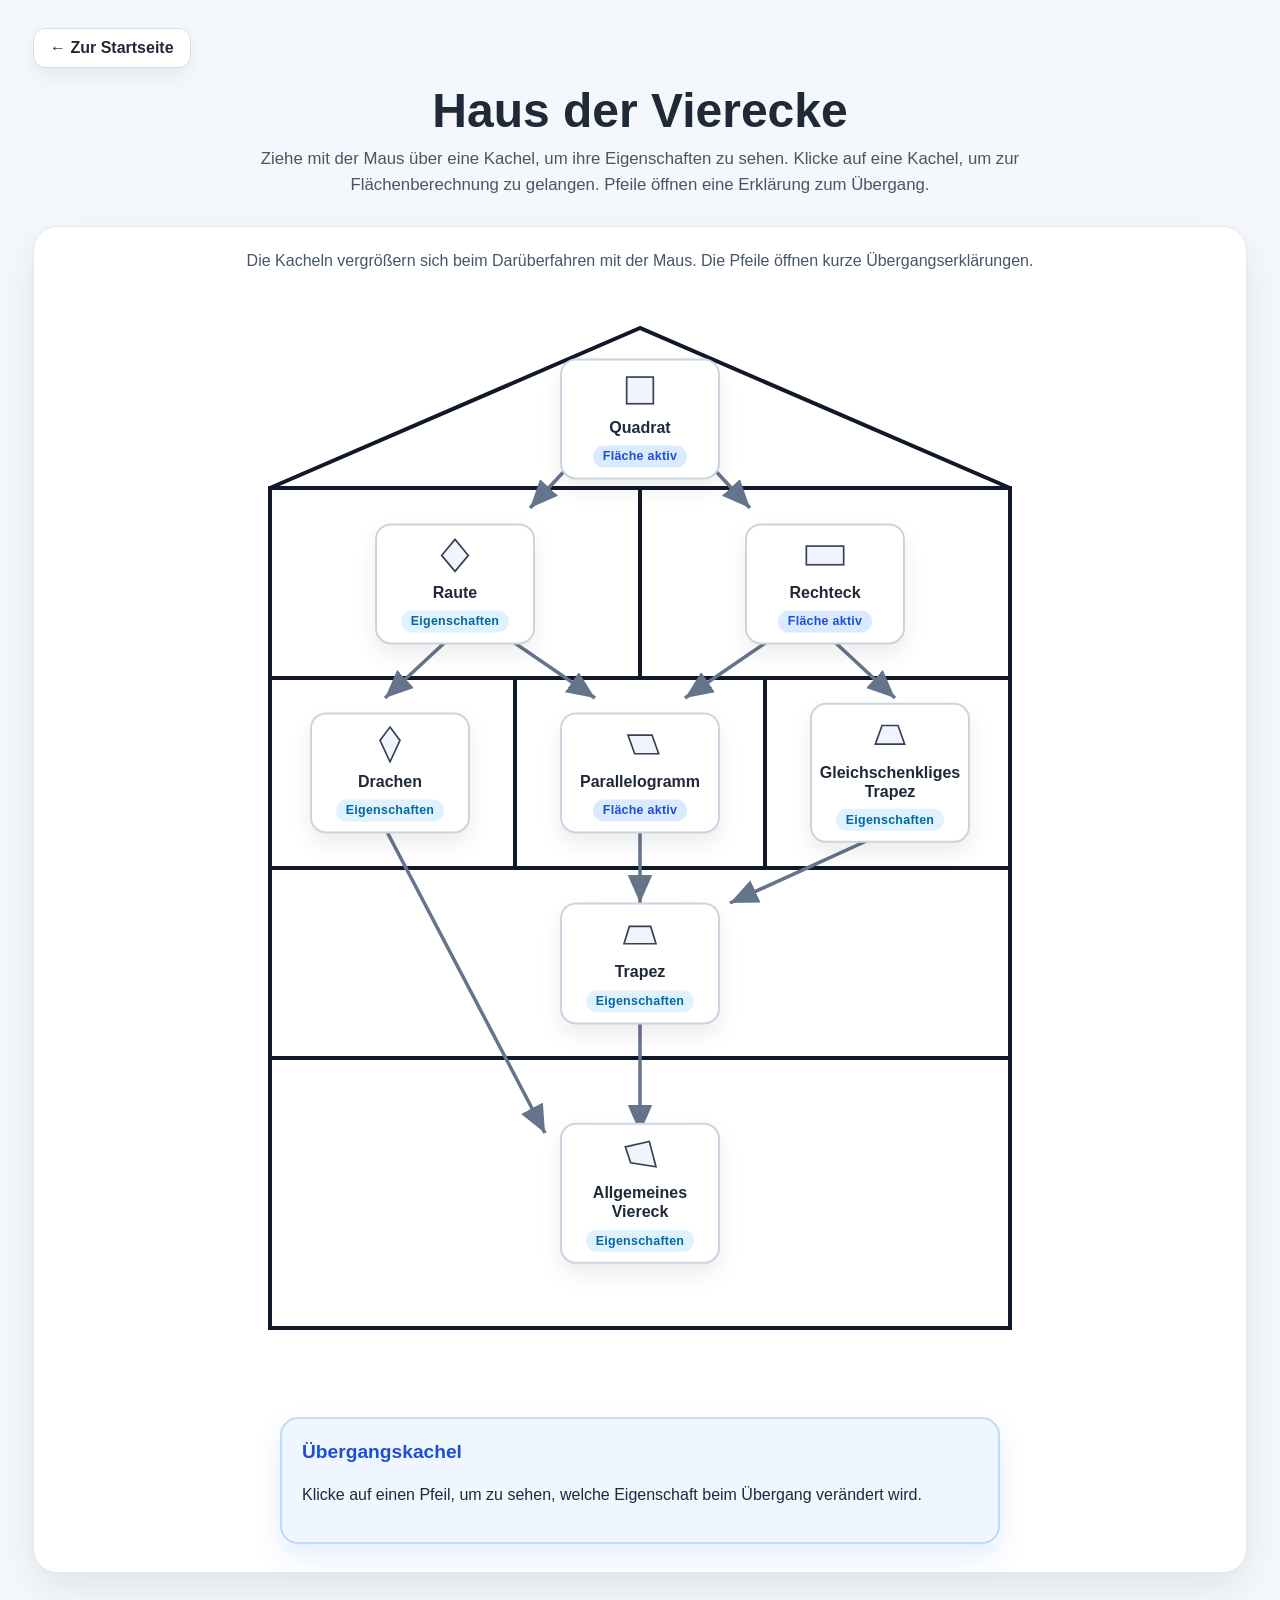
==== vierecke/index.html @ 61ef009f "Intial Commit Flächenrechner mit den funktionierenden Flächen Quadrat, Rechteck und Parallelogramm" ====
<!DOCTYPE html>
<html lang="de">
<head>
  <meta charset="UTF-8">
  <meta name="viewport" content="width=device-width, initial-scale=1.0">
  <title>Haus der Vierecke</title>
  <link rel="stylesheet" href="../assets/css/style.css">

  <style>
    body {
      margin: 0;
      font-family: Arial, Helvetica, sans-serif;
      background: #f4f7fb;
      color: #1f2937;
    }

    .seite {
      max-width: 1250px;
      margin: 0 auto;
      padding: 28px 18px 48px;
    }

    .obenleiste {
      margin-bottom: 18px;
    }

    .zurueck-link {
      display: inline-block;
      text-decoration: none;
      color: #1f2937;
      background: #ffffff;
      border: 1px solid #d8dee8;
      border-radius: 12px;
      padding: 10px 16px;
      font-weight: bold;
      box-shadow: 0 8px 20px rgba(0, 0, 0, 0.06);
    }

    .zurueck-link:hover {
      background: #eef2ff;
    }

    .kopfbereich {
      text-align: center;
      margin-bottom: 28px;
    }

    .kopfbereich h1 {
      margin: 0 0 10px;
      font-size: clamp(2rem, 4vw, 3rem);
    }

    .kopfbereich p {
      margin: 0 auto;
      max-width: 820px;
      color: #4b5563;
      line-height: 1.55;
      font-size: 1.05rem;
    }

    .haus-karte {
      background: #ffffff;
      border: 1px solid #e5e7eb;
      border-radius: 24px;
      padding: 22px 18px 28px;
      box-shadow: 0 16px 36px rgba(0, 0, 0, 0.08);
    }

    .haus-hinweis {
      text-align: center;
      margin-bottom: 20px;
      color: #475569;
      line-height: 1.5;
    }

    .haus-buehne {
      position: relative;
      width: min(1000px, 100%);
      aspect-ratio: 1000 / 1100;
      margin: 0 auto;
    }

    .haus-svg,
    .pfeil-svg {
      position: absolute;
      inset: 0;
      width: 100%;
      height: 100%;
      display: block;
    }

    .haus-svg {
      z-index: 1;
    }

    .pfeil-svg {
      z-index: 2;
    }

    .pfeil-sichtbar {
      fill: none;
      stroke: #64748b;
      stroke-width: 3.5;
      marker-end: url(#pfeilspitze);
      transition: stroke 0.15s ease, stroke-width 0.15s ease;
    }

    .pfeil-klickflaeche {
      fill: none;
      stroke: transparent;
      stroke-width: 28;
      cursor: pointer;
      pointer-events: stroke;
    }

    .pfeil-gruppe:hover .pfeil-sichtbar,
    .pfeil-gruppe.aktiv .pfeil-sichtbar {
      stroke: #2563eb;
      stroke-width: 5;
    }

    .knoten {
      position: absolute;
      z-index: 3;
      width: 16%;
      min-width: 118px;
      max-width: 165px;
      transform: translate(-50%, -50%);
      transition: width 0.18s ease, transform 0.18s ease, z-index 0.18s ease;
    }

    /* Die Prozentwerte entsprechen den Zimmermittelpunkten im 1000 × 1100 Koordinatensystem. */
    .knoten.quadrat { left: 50%; top: 11.4%; }
    .knoten.raute { left: 31.5%; top: 26.4%; }
    .knoten.rechteck { left: 68.5%; top: 26.4%; }
    .knoten.drachen { left: 25%; top: 43.6%; }
    .knoten.parallelogramm { left: 50%; top: 43.6%; }
    .knoten.gleich-trapez { left: 75%; top: 43.6%; }
    .knoten.trapez { left: 50%; top: 60.9%; }
    .knoten.allgemein { left: 50%; top: 81.8%; }

    .knoten:hover,
    .knoten:focus-within {
      z-index: 12;
      width: 23%;
      max-width: 245px;
      transform: translate(-50%, -50%) scale(1.04);
    }

    .knoten.markiert {
      z-index: 9;
      width: 18%;
      transform: translate(-50%, -50%) scale(1.02);
    }

    .figur-button {
      display: block;
      width: 100%;
      border: 2px solid #cbd5e1;
      border-radius: 16px;
      background: #ffffff;
      color: #1f2937;
      box-shadow: 0 10px 22px rgba(0, 0, 0, 0.08);
      cursor: pointer;
      padding: 10px 10px;
      font: inherit;
      text-align: center;
      text-decoration: none;
      transition: box-shadow 0.15s ease, border-color 0.15s ease, background 0.15s ease;
    }

    .figur-button:hover,
    .figur-button:focus-visible {
      border-color: #6366f1;
      box-shadow: 0 14px 26px rgba(0, 0, 0, 0.12);
      outline: none;
    }

    .knoten:hover .figur-button,
    .knoten:focus-within .figur-button,
    .knoten.markiert .figur-button {
      border-color: #2563eb;
      background: #eff6ff;
    }

    .figur-kurz {
      display: flex;
      flex-direction: column;
      align-items: center;
      justify-content: center;
      gap: 8px;
      min-height: 96px;
    }

    .figur-name {
      font-size: 1rem;
      font-weight: 700;
      line-height: 1.2;
    }

    .badge {
      display: inline-block;
      padding: 4px 10px;
      border-radius: 999px;
      font-size: 0.78rem;
      font-weight: 700;
      letter-spacing: 0.02em;
    }

    .badge.live {
      background: #dbeafe;
      color: #1d4ed8;
    }

    .badge.info {
      background: #e0f2fe;
      color: #0369a1;
    }

    .figur-icon {
      width: 62px;
      height: 40px;
    }

    .figur-icon polygon,
    .figur-icon rect {
      fill: rgba(99, 102, 241, 0.08);
      stroke: #334155;
      stroke-width: 2.5;
    }

    .eigenschaften-in-kachel {
      display: none;
      margin: 8px 0 0;
      padding: 10px 0 0;
      border-top: 1px solid #bfdbfe;
      text-align: left;
      font-size: 0.78rem;
      line-height: 1.35;
      color: #1f2937;
    }

    .knoten:hover .eigenschaften-in-kachel,
    .knoten:focus-within .eigenschaften-in-kachel,
    .knoten-mobile:hover .eigenschaften-in-kachel,
    .knoten-mobile:focus-within .eigenschaften-in-kachel {
      display: block;
    }

    .eigenschaften-in-kachel ul {
      margin: 6px 0 0 18px;
      padding: 0;
    }

    .eigenschaften-in-kachel li {
      margin: 2px 0;
    }

    .info-panel {
      margin: 24px auto 0;
      max-width: 900px;
      padding: 18px 20px;
      border-radius: 18px;
      border: 1px solid #dbe3ef;
      background: #f8fafc;
      color: #475569;
      line-height: 1.55;
    }

    .info-panel h2 {
      margin: 0 0 10px;
      color: #1f2937;
      font-size: 1.25rem;
    }

    .info-grid {
      display: grid;
      grid-template-columns: repeat(2, minmax(0, 1fr));
      gap: 14px;
      margin-top: 12px;
    }

    .info-box {
      background: white;
      border: 1px solid #e2e8f0;
      border-radius: 14px;
      padding: 12px 14px;
    }

    .info-box strong {
      color: #1f2937;
    }

    .info-box ul {
      margin: 8px 0 0 20px;
      padding: 0;
    }

    .formel-link {
      display: inline-block;
      margin-top: 12px;
      padding: 9px 14px;
      border-radius: 12px;
      background: #2563eb;
      color: white;
      text-decoration: none;
      font-weight: bold;
    }

    .formel-link:hover {
      background: #1d4ed8;
    }

    .uebergang-kachel {
      margin: 24px auto 0;
      max-width: 720px;
      padding: 18px 20px;
      border-radius: 18px;
      border: 2px solid #bfdbfe;
      background: #eff6ff;
      color: #1f2937;
      line-height: 1.55;
      box-shadow: 0 12px 28px rgba(37, 99, 235, 0.12);
    }

    .uebergang-kachel h2 {
      margin: 0 0 10px;
      font-size: 1.2rem;
      color: #1d4ed8;
    }

    .uebergang-kachel ul {
      margin: 8px 0 0 20px;
      padding: 0;
    }

    .uebergang-kachel li {
      margin: 4px 0;
    }

    .mobile-liste {
      display: none;
    }

    @media (max-width: 900px) {
      .haus-buehne {
        display: none;
      }

      .mobile-liste {
        display: grid;
        grid-template-columns: 1fr;
        gap: 14px;
        margin-top: 12px;
      }

      .mobile-gruppe {
        border: 1px solid #dbe3ef;
        border-radius: 18px;
        padding: 16px;
        background: #f8fafc;
      }

      .mobile-gruppe h2 {
        margin: 0 0 12px;
        font-size: 1.05rem;
      }

      .mobile-zeile {
        display: grid;
        grid-template-columns: 1fr;
        gap: 12px;
      }

      .info-grid {
        grid-template-columns: 1fr;
      }
    }
  </style>
</head>

<body>
  <div class="seite">
    <div class="obenleiste">
      <a class="zurueck-link" href="../index.html">← Zur Startseite</a>
    </div>

    <header class="kopfbereich">
      <h1>Haus der Vierecke</h1>
      <p>
        Ziehe mit der Maus über eine Kachel, um ihre Eigenschaften zu sehen. Klicke auf eine Kachel,
        um zur Flächenberechnung zu gelangen. Pfeile öffnen eine Erklärung zum Übergang.
      </p>
    </header>

    <section class="haus-karte">
      <div class="haus-hinweis">
        Die Kacheln vergrößern sich beim Darüberfahren mit der Maus. Die Pfeile öffnen kurze Übergangserklärungen.
      </div>

      <div class="haus-buehne" aria-label="Interaktives Haus der Vierecke">
        <!-- Haus mit Dach, höheren Etagen und Zimmern -->
        <svg class="haus-svg" viewBox="0 0 1000 1100" aria-hidden="true">
          <polygon points="500,35 130,195 870,195" fill="#ffffff" stroke="#111827" stroke-width="4" />
          <rect x="130" y="195" width="740" height="840" fill="#ffffff" stroke="#111827" stroke-width="4" />
          <line x1="130" y1="385" x2="870" y2="385" stroke="#111827" stroke-width="4" />
          <line x1="130" y1="575" x2="870" y2="575" stroke="#111827" stroke-width="4" />
          <line x1="130" y1="765" x2="870" y2="765" stroke="#111827" stroke-width="4" />
          <line x1="500" y1="195" x2="500" y2="385" stroke="#111827" stroke-width="4" />
          <line x1="375" y1="385" x2="375" y2="575" stroke="#111827" stroke-width="4" />
          <line x1="625" y1="385" x2="625" y2="575" stroke="#111827" stroke-width="4" />
        </svg>

        <!-- Interaktive Pfeile: Sichtlinie + breite unsichtbare Klickfläche -->
        <svg class="pfeil-svg" viewBox="0 0 1000 1100" aria-label="Interaktive Pfeile zwischen Vierecken">
          <defs>
            <marker id="pfeilspitze" markerWidth="10" markerHeight="10" refX="8" refY="3.5" orient="auto">
              <polygon points="0 0, 8 3.5, 0 7" fill="#64748b"></polygon>
            </marker>
          </defs>

          <g class="pfeil-gruppe" data-uebergang="quadrat-raute" role="button" tabindex="0" aria-label="Übergang vom Quadrat zur Raute anzeigen">
            <path class="pfeil-sichtbar" d="M 455 145 L 390 215" />
            <path class="pfeil-klickflaeche" d="M 455 145 L 390 215" />
          </g>
          <g class="pfeil-gruppe" data-uebergang="quadrat-rechteck" role="button" tabindex="0" aria-label="Übergang vom Quadrat zum Rechteck anzeigen">
            <path class="pfeil-sichtbar" d="M 545 145 L 610 215" />
            <path class="pfeil-klickflaeche" d="M 545 145 L 610 215" />
          </g>
          <g class="pfeil-gruppe" data-uebergang="raute-drachen" role="button" tabindex="0" aria-label="Übergang von der Raute zum Drachen anzeigen">
            <path class="pfeil-sichtbar" d="M 315 340 L 245 405" />
            <path class="pfeil-klickflaeche" d="M 315 340 L 245 405" />
          </g>
          <g class="pfeil-gruppe" data-uebergang="raute-parallelogramm" role="button" tabindex="0" aria-label="Übergang von der Raute zum Parallelogramm anzeigen">
            <path class="pfeil-sichtbar" d="M 360 340 L 455 405" />
            <path class="pfeil-klickflaeche" d="M 360 340 L 455 405" />
          </g>
          <g class="pfeil-gruppe" data-uebergang="rechteck-parallelogramm" role="button" tabindex="0" aria-label="Übergang vom Rechteck zum Parallelogramm anzeigen">
            <path class="pfeil-sichtbar" d="M 640 340 L 545 405" />
            <path class="pfeil-klickflaeche" d="M 640 340 L 545 405" />
          </g>
          <g class="pfeil-gruppe" data-uebergang="rechteck-gleich-trapez" role="button" tabindex="0" aria-label="Übergang vom Rechteck zum gleichschenkligen Trapez anzeigen">
            <path class="pfeil-sichtbar" d="M 685 340 L 755 405" />
            <path class="pfeil-klickflaeche" d="M 685 340 L 755 405" />
          </g>
          <g class="pfeil-gruppe" data-uebergang="parallelogramm-trapez" role="button" tabindex="0" aria-label="Übergang vom Parallelogramm zum Trapez anzeigen">
            <path class="pfeil-sichtbar" d="M 500 535 L 500 610" />
            <path class="pfeil-klickflaeche" d="M 500 535 L 500 610" />
          </g>
          <g class="pfeil-gruppe" data-uebergang="gleich-trapez-trapez" role="button" tabindex="0" aria-label="Übergang vom gleichschenkligen Trapez zum Trapez anzeigen">
            <path class="pfeil-sichtbar" d="M 755 535 L 590 610" />
            <path class="pfeil-klickflaeche" d="M 755 535 L 590 610" />
          </g>
          <g class="pfeil-gruppe" data-uebergang="drachen-allgemein" role="button" tabindex="0" aria-label="Übergang vom Drachen zum allgemeinen Viereck anzeigen">
            <path class="pfeil-sichtbar" d="M 245 535 L 405 840" />
            <path class="pfeil-klickflaeche" d="M 245 535 L 405 840" />
          </g>
          <g class="pfeil-gruppe" data-uebergang="trapez-allgemein" role="button" tabindex="0" aria-label="Übergang vom Trapez zum allgemeinen Viereck anzeigen">
            <path class="pfeil-sichtbar" d="M 500 720 L 500 840" />
            <path class="pfeil-klickflaeche" d="M 500 720 L 500 840" />
          </g>
        </svg>

        <div class="knoten quadrat" data-figur="quadrat"></div>
        <div class="knoten raute" data-figur="raute"></div>
        <div class="knoten rechteck" data-figur="rechteck"></div>
        <div class="knoten drachen" data-figur="drachen"></div>
        <div class="knoten parallelogramm" data-figur="parallelogramm"></div>
        <div class="knoten gleich-trapez" data-figur="gleich-trapez"></div>
        <div class="knoten trapez" data-figur="trapez"></div>
        <div class="knoten allgemein" data-figur="allgemein"></div>
      </div>

      <!-- Mobile Version: gleiche Interaktion, aber als Liste statt Hausgrafik -->
      <div class="mobile-liste" id="mobileListe"></div>

      <div class="uebergang-kachel" id="uebergangKachel" aria-live="polite">
        <h2>Übergangskachel</h2>
        <p>Klicke auf einen Pfeil, um zu sehen, welche Eigenschaft beim Übergang verändert wird.</p>
      </div>
    </section>
  </div>

  <script>
    const figuren = {
      "quadrat": {
        name: "Quadrat",
        status: "live",
        badge: "Fläche aktiv",
        icon: '<rect x="20" y="10" width="40" height="40"></rect>',
        link: "quadrat.html",
        kurz: [
          "4 gleich lange Seiten",
          "4 rechte Winkel",
          "gegenüberliegende Seiten parallel"
        ],
        details: [
          "Alle vier Seiten sind gleich lang.",
          "Alle vier Winkel sind rechte Winkel.",
          "Gegenüberliegende Seiten sind parallel.",
          "Die Diagonalen sind gleich lang, halbieren sich und stehen senkrecht aufeinander."
        ]
      },
      "raute": {
        name: "Raute",
        status: "info",
        badge: "Eigenschaften",
        icon: '<polygon points="40,6 60,30 40,54 20,30"></polygon>',
        link: "raute.html",
        kurz: [
          "4 gleich lange Seiten",
          "gegenüberliegende Seiten parallel",
          "Winkel nicht unbedingt rechte Winkel"
        ],
        details: [
          "Alle vier Seiten sind gleich lang.",
          "Gegenüberliegende Seiten sind parallel.",
          "Gegenüberliegende Winkel sind gleich groß.",
          "Die Diagonalen stehen senkrecht aufeinander und halbieren sich."
        ]
      },
      "rechteck": {
        name: "Rechteck",
        status: "live",
        badge: "Fläche aktiv",
        icon: '<rect x="12" y="16" width="56" height="28"></rect>',
        link: "rechteck.html",
        kurz: [
          "4 rechte Winkel",
          "gegenüberliegende Seiten gleich lang",
          "gegenüberliegende Seiten parallel"
        ],
        details: [
          "Alle vier Winkel sind rechte Winkel.",
          "Gegenüberliegende Seiten sind gleich lang.",
          "Gegenüberliegende Seiten sind parallel.",
          "Die Diagonalen sind gleich lang und halbieren sich."
        ]
      },
      "drachen": {
        name: "Drachen",
        status: "info",
        badge: "Eigenschaften",
        icon: '<polygon points="40,4 55,24 40,56 25,24"></polygon>',
        link: "drachen.html",
        kurz: [
          "zwei Paare gleich langer Nachbarseiten",
          "eine Symmetrieachse möglich",
          "Diagonalen stehen senkrecht"
        ],
        details: [
          "Je zwei benachbarte Seiten sind gleich lang.",
          "Eine Diagonale kann Symmetrieachse sein.",
          "Die Diagonalen stehen senkrecht aufeinander.",
          "Ein Paar gegenüberliegender Winkel ist gleich groß."
        ]
      },
      "parallelogramm": {
        name: "Parallelogramm",
        status: "live",
        badge: "Fläche aktiv",
        icon: '<polygon points="22,16 58,16 68,44 32,44"></polygon>',
        kurz: [
          "gegenüberliegende Seiten parallel",
          "gegenüberliegende Seiten gleich lang",
          "Fläche: A = g · h"
        ],
        details: [
          "Gegenüberliegende Seiten sind parallel.",
          "Gegenüberliegende Seiten sind gleich lang.",
          "Gegenüberliegende Winkel sind gleich groß.",
          "Für die Fläche braucht man eine Grundseite und die zugehörige Höhe."
        ],
        link: "parallelogramm.html"
      },
      "gleich-trapez": {
        name: "Gleichschenkliges Trapez",
        status: "info",
        badge: "Eigenschaften",
        icon: '<polygon points="28,16 52,16 62,44 18,44"></polygon>',
        link: "gleichschenkliges-trapez.html",
        kurz: [
          "ein Paar paralleler Seiten",
          "Schenkel gleich lang",
          "achsen­symmetrisch"
        ],
        details: [
          "Ein Paar gegenüberliegender Seiten ist parallel.",
          "Die beiden nicht parallelen Seiten sind gleich lang.",
          "Die Basiswinkel sind gleich groß.",
          "Die Diagonalen sind gleich lang."
        ]
      },
      "trapez": {
        name: "Trapez",
        status: "info",
        badge: "Eigenschaften",
        icon: '<polygon points="24,18 56,18 64,44 16,44"></polygon>',
        link: "trapez.html",
        kurz: [
          "mindestens ein Paar paralleler Seiten",
          "Grundseiten heißen oft a und c",
          "Höhe steht senkrecht auf den parallelen Seiten"
        ],
        details: [
          "Mindestens ein Paar gegenüberliegender Seiten ist parallel.",
          "Die parallelen Seiten nennt man häufig Grundseiten.",
          "Die Höhe steht senkrecht auf den parallelen Seiten.",
          "Spezialfälle sind zum Beispiel das gleichschenklige Trapez und das Parallelogramm."
        ]
      },
      "allgemein": {
        name: "Allgemeines Viereck",
        status: "info",
        badge: "Eigenschaften",
        icon: '<polygon points="18,18 54,10 64,48 26,42"></polygon>',
        link: "allgemeines-viereck.html",
        kurz: [
          "4 Seiten",
          "4 Ecken",
          "Innenwinkelsumme 360°"
        ],
        details: [
          "Es besitzt vier Seiten und vier Ecken.",
          "Die Summe der Innenwinkel beträgt 360°.",
          "Es müssen keine Seiten gleich lang oder parallel sein.",
          "Spezielle Vierecke entstehen, wenn zusätzliche Bedingungen erfüllt sind."
        ]
      }
    };

    const uebergaenge = {
      "quadrat-raute": {
        von: "quadrat",
        nach: "raute",
        titel: "Vom Quadrat zur Raute",
        bleibt: [
          "Alle Seiten sind gleich lang.",
          "Gegenüberliegende Seiten bleiben parallel."
        ],
        aendert: [
          "Die rechten Winkel werden gelockert.",
          "Die Figur darf schief werden."
        ],
        merksatz: "Eine Raute ist wie ein schief geschobenes Quadrat: Die Seiten bleiben gleich lang, aber die Winkel müssen nicht mehr rechtwinklig sein."
      },
      "quadrat-rechteck": {
        von: "quadrat",
        nach: "rechteck",
        titel: "Vom Quadrat zum Rechteck",
        bleibt: [
          "Rechte Winkel bleiben erhalten."
        ],
        aendert: [
          "Nur noch gegenüberliegende Seiten sind gleich lang."
        ],
        merksatz: "Beim Rechteck wird die Bedingung gelockert, dass alle vier Seiten gleich lang sein müssen."
      },
      "raute-drachen": {
        von: "raute",
        nach: "drachen",
        titel: "Von der Raute zum Drachen",
        bleibt: [
          "Benachbarte Seiten können paarweise gleich lang sein.",
          "Eine Diagonale kann eine besondere Rolle als Symmetrieachse haben."
        ],
        aendert: [
          "Es müssen nicht mehr alle vier Seiten gleich lang sein.",
          "Gegenüberliegende Seiten müssen nicht mehr parallel sein."
        ],
        merksatz: "Beim Drachen reichen zwei Paare gleich langer Nachbarseiten."
      },
      "raute-parallelogramm": {
        von: "raute",
        nach: "parallelogramm",
        titel: "Von der Raute zum Parallelogramm",
        bleibt: [
          "Gegenüberliegende Seiten bleiben parallel.",
          "Gegenüberliegende Seiten bleiben gleich lang."
        ],
        aendert: [
          "Nicht mehr alle vier Seiten müssen gleich lang sein."
        ],
        merksatz: "Ein Parallelogramm ist allgemeiner als eine Raute: Die Parallelität bleibt, die Gleichheit aller Seiten fällt weg."
      },
      "rechteck-parallelogramm": {
        von: "rechteck",
        nach: "parallelogramm",
        titel: "Vom Rechteck zum Parallelogramm",
        bleibt: [
          "Gegenüberliegende Seiten bleiben parallel.",
          "Gegenüberliegende Seiten bleiben gleich lang."
        ],
        aendert: [
          "Die Winkel müssen nicht mehr rechte Winkel sein.",
          "Das Rechteck darf schief geschoben werden."
        ],
        merksatz: "Ein Parallelogramm ist wie ein schiefes Rechteck."
      },
      "rechteck-gleich-trapez": {
        von: "rechteck",
        nach: "gleich-trapez",
        titel: "Vom Rechteck zum gleichschenkligen Trapez",
        bleibt: [
          "Ein Paar gegenüberliegender Seiten bleibt parallel.",
          "Die Figur bleibt symmetrisch."
        ],
        aendert: [
          "Das zweite Seitenpaar muss nicht mehr parallel sein.",
          "Die Winkel müssen nicht mehr rechte Winkel sein."
        ],
        merksatz: "Beim gleichschenkligen Trapez bleibt nur ein Paar paralleler Seiten übrig, die Schenkel sind gleich lang."
      },
      "parallelogramm-trapez": {
        von: "parallelogramm",
        nach: "trapez",
        titel: "Vom Parallelogramm zum Trapez",
        bleibt: [
          "Ein Paar gegenüberliegender Seiten bleibt parallel."
        ],
        aendert: [
          "Das zweite Seitenpaar muss nicht mehr parallel sein.",
          "Gegenüberliegende Seiten müssen nicht mehr gleich lang sein."
        ],
        merksatz: "Ein Trapez ist allgemeiner: Ein paralleles Seitenpaar genügt."
      },
      "gleich-trapez-trapez": {
        von: "gleich-trapez",
        nach: "trapez",
        titel: "Vom gleichschenkligen Trapez zum Trapez",
        bleibt: [
          "Ein Paar gegenüberliegender Seiten bleibt parallel."
        ],
        aendert: [
          "Die Schenkel müssen nicht mehr gleich lang sein.",
          "Die Achsensymmetrie kann wegfallen."
        ],
        merksatz: "Ein normales Trapez braucht keine gleich langen Schenkel."
      },
      "drachen-allgemein": {
        von: "drachen",
        nach: "allgemein",
        titel: "Vom Drachen zum allgemeinen Viereck",
        bleibt: [
          "Die Figur hat weiterhin vier Seiten und vier Ecken."
        ],
        aendert: [
          "Benachbarte Seiten müssen nicht mehr gleich lang sein.",
          "Eine Symmetrieachse ist nicht mehr nötig."
        ],
        merksatz: "Beim allgemeinen Viereck bleiben nur die Grundmerkmale: vier Seiten und vier Ecken."
      },
      "trapez-allgemein": {
        von: "trapez",
        nach: "allgemein",
        titel: "Vom Trapez zum allgemeinen Viereck",
        bleibt: [
          "Die Figur hat weiterhin vier Seiten und vier Ecken."
        ],
        aendert: [
          "Es muss kein Seitenpaar mehr parallel sein."
        ],
        merksatz: "Beim allgemeinen Viereck gibt es keine zusätzliche Parallelitätsbedingung mehr."
      }
    };

    const figurReihenfolgeMobil = [
      ["Dach", ["quadrat"]],
      ["2. Etage", ["raute", "rechteck"]],
      ["3. Etage", ["drachen", "parallelogramm", "gleich-trapez"]],
      ["4. Etage", ["trapez"]],
      ["Erdgeschoss", ["allgemein"]]
    ];

    function erstelleFigurButton(figurId) {
      const figur = figuren[figurId];
      const link = document.createElement("a");
      link.className = "figur-button";
      link.href = figur.link || "#";
      link.dataset.figur = figurId;
      link.setAttribute("aria-label", `${figur.name}: zur Flächenberechnung wechseln`);

      link.innerHTML = `
        <div class="figur-kurz">
          <svg class="figur-icon" viewBox="0 0 80 60" aria-hidden="true">${figur.icon}</svg>
          <div class="figur-name">${figur.name}</div>
          <span class="badge ${figur.status}">${figur.badge}</span>
        </div>
        <div class="eigenschaften-in-kachel">
          <strong>Eigenschaften:</strong>
          <ul>${figur.kurz.map(eigenschaft => `<li>${eigenschaft}</li>`).join("")}</ul>
        </div>
      `;

      return link;
    }

    function baueKnoten() {
      document.querySelectorAll(".knoten[data-figur]").forEach(knoten => {
        const figurId = knoten.dataset.figur;
        knoten.appendChild(erstelleFigurButton(figurId));
      });
    }

    function baueMobileListe() {
      const liste = document.getElementById("mobileListe");

      figurReihenfolgeMobil.forEach(([titel, figurenIds]) => {
        const gruppe = document.createElement("div");
        gruppe.className = "mobile-gruppe";

        const ueberschrift = document.createElement("h2");
        ueberschrift.textContent = titel;
        gruppe.appendChild(ueberschrift);

        const zeile = document.createElement("div");
        zeile.className = "mobile-zeile";

        figurenIds.forEach(figurId => {
          const umschlag = document.createElement("div");
          umschlag.className = `knoten-mobile ${figurId}`;
          umschlag.dataset.figur = figurId;
          umschlag.appendChild(erstelleFigurButton(figurId));
          zeile.appendChild(umschlag);
        });

        gruppe.appendChild(zeile);
        liste.appendChild(gruppe);
      });
    }

    function setzeMarkierteFiguren(markierungen = []) {
      document.querySelectorAll(".knoten, .knoten-mobile").forEach(knoten => {
        const istMarkiert = markierungen.includes(knoten.dataset.figur);
        knoten.classList.toggle("markiert", istMarkiert);
      });
    }

    function setzeAktivenPfeil(uebergangId) {
      document.querySelectorAll(".pfeil-gruppe").forEach(pfeil => {
        pfeil.classList.toggle("aktiv", pfeil.dataset.uebergang === uebergangId);
      });
    }

    function zeigeUebergang(uebergangId) {
      const uebergang = uebergaenge[uebergangId];
      if (!uebergang) return;

      setzeMarkierteFiguren([uebergang.von, uebergang.nach]);
      setzeAktivenPfeil(uebergangId);

      document.getElementById("uebergangKachel").innerHTML = `
        <h2>${uebergang.titel}</h2>
        <p>${uebergang.merksatz}</p>
        <ul>
          ${uebergang.aendert.map(text => `<li>${text}</li>`).join("")}
          ${uebergang.bleibt.map(text => `<li>${text}</li>`).join("")}
        </ul>
      `;
    }

    function aktivierePfeile() {
      document.querySelectorAll(".pfeil-gruppe").forEach(pfeil => {
        pfeil.addEventListener("click", () => zeigeUebergang(pfeil.dataset.uebergang));
        pfeil.addEventListener("keydown", event => {
          if (event.key === "Enter" || event.key === " ") {
            event.preventDefault();
            zeigeUebergang(pfeil.dataset.uebergang);
          }
        });
      });
    }

    baueKnoten();
    baueMobileListe();
    aktivierePfeile();
  </script>
</body>
</html>
---- assets/css/style.css ----
:root {
  --bg: #f4f6fb;
  --card: #ffffff;
  --ink: #1f2937;
  --muted: #64748b;
  --accent: #2563eb;
  --accent-dark: #1d4ed8;
  --accent-soft: #dbeafe;
  --line: #1f2937;
  --helper: #ef4444;
  --border: #d9e0ec;
  --shadow: 0 18px 45px rgba(15, 23, 42, 0.09);
}

* {
  box-sizing: border-box;
}

body {
  margin: 0;
  min-height: 100vh;
  font-family: system-ui, -apple-system, BlinkMacSystemFont, "Segoe UI", sans-serif;
  background: radial-gradient(circle at top left, #e0f2fe 0, transparent 32rem), var(--bg);
  color: var(--ink);
}

.page {
  width: min(1180px, calc(100vw - 32px));
  margin: 0 auto;
  padding: 28px 0 56px;
}

.hero {
  text-align: center;
  padding: 42px 18px 30px;
}

.hero.compact {
  padding-top: 22px;
}

.eyebrow {
  margin: 0 0 8px;
  color: var(--accent-dark);
  font-weight: 800;
  letter-spacing: 0.08em;
  text-transform: uppercase;
  font-size: 0.85rem;
}

h1 {
  margin: 0;
  font-size: clamp(2rem, 4vw, 4rem);
  line-height: 1.05;
}

h2 {
  margin: 0;
  font-size: 1.35rem;
}

h3 {
  margin: 0 0 14px;
  font-size: 1.1rem;
}

.subtitle {
  max-width: 780px;
  margin: 14px auto 0;
  color: var(--muted);
  font-size: clamp(1rem, 1.4vw, 1.18rem);
  line-height: 1.55;
}

.breadcrumb {
  display: inline-flex;
  gap: 9px;
  align-items: center;
  padding: 10px 14px;
  border-radius: 999px;
  background: rgba(255, 255, 255, 0.75);
  border: 1px solid var(--border);
  color: var(--muted);
  font-weight: 650;
}

.breadcrumb a {
  color: var(--accent-dark);
  text-decoration: none;
}

/* =========================================================
   Startseite / Karten
   ========================================================= */

.card-grid {
  display: grid;
  grid-template-columns: repeat(3, 1fr);
  gap: 22px;
}

.nav-card,
.house-button,
.panel,
.house-card {
  background: rgba(255, 255, 255, 0.92);
  border: 1px solid var(--border);
  border-radius: 24px;
  box-shadow: var(--shadow);
}

.nav-card {
  min-height: 320px;
  padding: 26px;
  display: flex;
  flex-direction: column;
  justify-content: center;
  align-items: center;
  color: inherit;
  text-align: center;
  text-decoration: none;
  transition: transform 160ms ease, box-shadow 160ms ease, border-color 160ms ease;
}

.nav-card:not(.disabled-card):hover,
.house-button:not(.disabled-card):hover {
  transform: translateY(-4px);
  border-color: var(--accent);
  box-shadow: 0 22px 55px rgba(37, 99, 235, 0.18);
}

.disabled-card {
  opacity: 0.48;
  cursor: not-allowed;
}

.card-icon {
  width: min(260px, 80%);
  height: 160px;
  margin-bottom: 18px;
}

.card-title {
  display: block;
  font-size: 1.55rem;
  font-weight: 850;
}

.card-text {
  margin-top: 7px;
  color: var(--muted);
  font-weight: 650;
}

/* =========================================================
   SVG-Grundstile
   ========================================================= */

.shape-fill {
  fill: #dbeafe;
  stroke: var(--line);
  stroke-width: 5;
  stroke-linejoin: round;
}

.helper-line,
.height-line {
  stroke: var(--helper);
  stroke-width: 4;
  stroke-dasharray: 9 8;
  stroke-linecap: round;
}

.measure-line,
.ground-line {
  stroke: var(--line);
  stroke-width: 4;
  stroke-linecap: round;
}

.math-label,
.svg-label {
  fill: var(--ink);
  font-size: 24px;
  font-weight: 850;
}

.animation-text {
  fill: var(--accent-dark);
  font-size: 24px;
  font-weight: 850;
  text-anchor: middle;
}

.animation-small-text {
  fill: var(--accent-dark);
  font-size: 20px;
  font-weight: 850;
}

.unit-label {
  font-size: 20px;
}

.hidden {
  opacity: 0;
  pointer-events: none;
}

/* =========================================================
   Haus der Vierecke – ältere Kartenstruktur
   ========================================================= */

.house-card {
  padding: 24px;
}

.house-roof {
  width: min(620px, 100%);
  min-height: 118px;
  margin: 0 auto 18px;
  padding: 26px 18px;
  display: flex;
  align-items: flex-end;
  justify-content: center;
  background: linear-gradient(135deg, var(--accent), var(--accent-dark));
  color: white;
  text-align: center;
  font-size: 1.45rem;
  font-weight: 850;
  clip-path: polygon(50% 0, 100% 100%, 0 100%);
}

.house-grid {
  display: grid;
  grid-template-columns: repeat(3, 1fr);
  gap: 16px;
}

.house-button {
  min-height: 120px;
  padding: 20px;
  display: flex;
  flex-direction: column;
  justify-content: center;
  color: inherit;
  text-align: center;
  text-decoration: none;
}

.house-button strong {
  font-size: 1.25rem;
}

.house-button span {
  margin-top: 6px;
  color: var(--muted);
}

.active-figure {
  background: var(--accent-soft);
  border-color: var(--accent);
}

/* =========================================================
   Flächenberechnungsseiten
   ========================================================= */

.detail-layout {
  display: grid;
  grid-template-columns: 1.15fr 0.85fr;
  gap: 22px;
  align-items: start;
}

.parallelogramm-layout {
  display: grid;
  grid-template-columns: 1fr;
  gap: 22px;
}

.panel {
  padding: 22px;
}

.section-heading p {
  margin: 7px 0 18px;
  color: var(--muted);
  line-height: 1.45;
}

.geometry-svg {
  width: 100%;
  min-height: 360px;
  background: #f8fafc;
  border: 1px solid var(--border);
  border-radius: 20px;
}

/* =========================================================
   Standardlayout für Flächenanimationen
   Gilt für alle Flächenberechnungsseiten:
   links Animation, rechts Schrittbeschreibung,
   Buttons darunter.
   ========================================================= */

.area-animation-layout {
  display: grid;
  grid-template-columns: 2fr 1fr;
  gap: 18px;
  align-items: stretch;
}

.area-animation-stage,
.area-animation-step {
  background: #f8fafc;
  border: 1px solid var(--border);
  border-radius: 20px;
  padding: 16px;
}

.area-animation-stage {
  min-height: 390px;
}

.area-animation-step {
  display: flex;
  flex-direction: column;
  justify-content: flex-start;
  padding-top: 22px;
}

.area-animation-step h3 {
  margin: 0 0 12px;
  color: var(--accent-dark);
  font-size: 1.35rem;
}

.area-animation-step p {
  margin: 0;
  color: #334155;
  line-height: 1.55;
  font-size: 1.05rem;
}

.animation-panel .button-row {
  margin-top: 16px;
}

/* =========================================================
   Parallelogramm-Animation
   ========================================================= */

.cut-fill {
  fill: url(#redHatch);
  stroke: var(--line);
  stroke-width: 5;
  stroke-linejoin: round;
}

.hatch-line {
  stroke: rgba(239, 68, 68, 0.75);
  stroke-width: 3;
}

.moved-triangle {
  transform-box: fill-box;
  transform-origin: center;
}

/* =========================================================
   Buttons
   ========================================================= */

.button-row {
  display: flex;
  flex-wrap: wrap;
  gap: 10px;
  margin-top: 16px;
}

button,
.primary-button,
.secondary-button {
  border: 0;
  border-radius: 14px;
  padding: 13px 18px;
  font: inherit;
  font-weight: 800;
  cursor: pointer;
}

.primary-button {
  background: var(--accent);
  color: white;
}

.primary-button:hover {
  background: var(--accent-dark);
}

.secondary-button {
  background: #e2e8f0;
  color: var(--ink);
}

.secondary-button:hover {
  background: #cbd5e1;
}

/* =========================================================
   Skizze und Berechnung
   ========================================================= */

.sketch-calc-grid {
  display: grid;
  gap: 18px;
}

.sketch-calc-grid.equal-columns {
  grid-template-columns: 1fr 1fr;
  align-items: stretch;
}

.equal-box {
  min-height: 430px;
}

.mini-sketch-box {
  background: #f8fafc;
  border: 1px solid var(--border);
  border-radius: 20px;
  padding: 18px;
  display: flex;
  flex-direction: column;
}

.mini-sketch {
  width: 100%;
  display: block;
}

.formula-box {
  margin-top: 12px;
  padding: 14px;
  border-radius: 16px;
  background: var(--accent-soft);
  color: var(--accent-dark);
  text-align: center;
  font-size: 1.45rem;
  font-weight: 900;
}

.calc-box {
  display: flex;
  flex-direction: column;
  gap: 10px;
  background: #f8fafc;
  border: 1px solid var(--border);
  border-radius: 20px;
  padding: 18px;
}

.calc-box label {
  font-weight: 850;
}

.input-line {
  display: grid;
  grid-template-columns: 1fr auto;
  gap: 10px;
  align-items: center;
}

.input-line input {
  width: 100%;
  border: 1px solid var(--border);
  border-radius: 14px;
  padding: 13px 14px;
  font: inherit;
  font-size: 1.12rem;
  font-weight: 800;
}

.input-line span {
  color: var(--muted);
  font-weight: 800;
}

.result-box {
  min-height: 112px;
  margin-top: 8px;
  padding: 16px;
  border-radius: 18px;
  background: #ffffff;
  border: 1px solid var(--border);
  font-size: 1.15rem;
  line-height: 1.55;
}

.result-box strong {
  color: var(--accent-dark);
}

/* =========================================================
   Responsives Layout
   ========================================================= */

@media (max-width: 920px) {
  .card-grid,
  .detail-layout,
  .house-grid,
  .sketch-calc-grid.equal-columns,
  .area-animation-layout {
    grid-template-columns: 1fr;
  }

  .nav-card {
    min-height: 240px;
  }

  .area-animation-stage {
    min-height: auto;
  }
}

/* =========================================================
   Druckansicht
   ========================================================= */

@media print {
  body {
    background: white;
  }

  .breadcrumb,
  .button-row,
  button {
    display: none;
  }

  .page {
    width: 100%;
    padding: 0;
  }

  .panel,
  .house-card,
  .nav-card {
    box-shadow: none;
  }
}
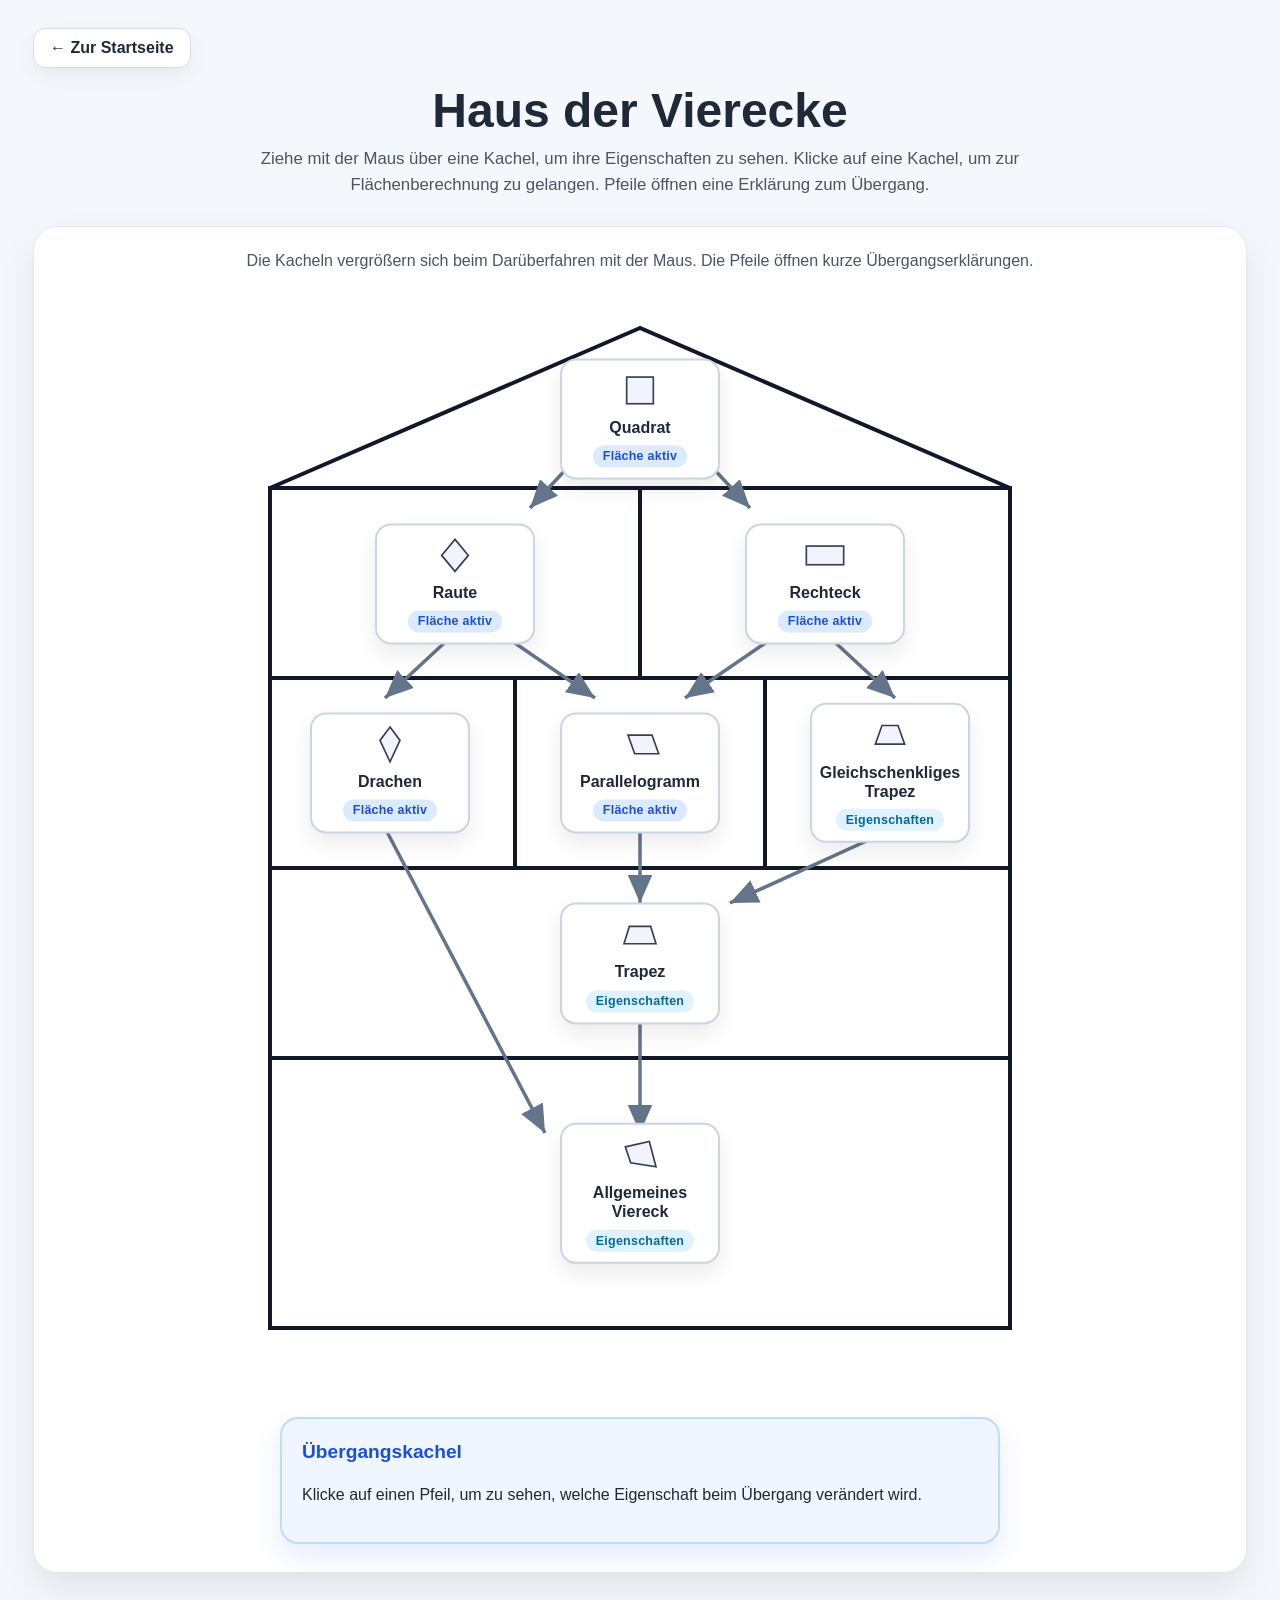
==== commit 66b9f032: "feat: activate kite page in quadrilateral house" ====
--- a/vierecke/index.html
+++ b/vierecke/index.html
@@ -1,382 +1,17 @@
 <!DOCTYPE html>
+<!--
+  SPDX-License-Identifier: GPL-3.0-or-later
+  Copyright (C) 2026 Alexander Tille
+  This file is part of Flächenberechnung.
+  Created and developed with support from ChatGPT.
+-->
 <html lang="de">
 <head>
   <meta charset="UTF-8">
   <meta name="viewport" content="width=device-width, initial-scale=1.0">
   <title>Haus der Vierecke</title>
   <link rel="stylesheet" href="../assets/css/style.css">
-
-  <style>
-    body {
-      margin: 0;
-      font-family: Arial, Helvetica, sans-serif;
-      background: #f4f7fb;
-      color: #1f2937;
-    }
-
-    .seite {
-      max-width: 1250px;
-      margin: 0 auto;
-      padding: 28px 18px 48px;
-    }
-
-    .obenleiste {
-      margin-bottom: 18px;
-    }
-
-    .zurueck-link {
-      display: inline-block;
-      text-decoration: none;
-      color: #1f2937;
-      background: #ffffff;
-      border: 1px solid #d8dee8;
-      border-radius: 12px;
-      padding: 10px 16px;
-      font-weight: bold;
-      box-shadow: 0 8px 20px rgba(0, 0, 0, 0.06);
-    }
-
-    .zurueck-link:hover {
-      background: #eef2ff;
-    }
-
-    .kopfbereich {
-      text-align: center;
-      margin-bottom: 28px;
-    }
-
-    .kopfbereich h1 {
-      margin: 0 0 10px;
-      font-size: clamp(2rem, 4vw, 3rem);
-    }
-
-    .kopfbereich p {
-      margin: 0 auto;
-      max-width: 820px;
-      color: #4b5563;
-      line-height: 1.55;
-      font-size: 1.05rem;
-    }
-
-    .haus-karte {
-      background: #ffffff;
-      border: 1px solid #e5e7eb;
-      border-radius: 24px;
-      padding: 22px 18px 28px;
-      box-shadow: 0 16px 36px rgba(0, 0, 0, 0.08);
-    }
-
-    .haus-hinweis {
-      text-align: center;
-      margin-bottom: 20px;
-      color: #475569;
-      line-height: 1.5;
-    }
-
-    .haus-buehne {
-      position: relative;
-      width: min(1000px, 100%);
-      aspect-ratio: 1000 / 1100;
-      margin: 0 auto;
-    }
-
-    .haus-svg,
-    .pfeil-svg {
-      position: absolute;
-      inset: 0;
-      width: 100%;
-      height: 100%;
-      display: block;
-    }
-
-    .haus-svg {
-      z-index: 1;
-    }
-
-    .pfeil-svg {
-      z-index: 2;
-    }
-
-    .pfeil-sichtbar {
-      fill: none;
-      stroke: #64748b;
-      stroke-width: 3.5;
-      marker-end: url(#pfeilspitze);
-      transition: stroke 0.15s ease, stroke-width 0.15s ease;
-    }
-
-    .pfeil-klickflaeche {
-      fill: none;
-      stroke: transparent;
-      stroke-width: 28;
-      cursor: pointer;
-      pointer-events: stroke;
-    }
-
-    .pfeil-gruppe:hover .pfeil-sichtbar,
-    .pfeil-gruppe.aktiv .pfeil-sichtbar {
-      stroke: #2563eb;
-      stroke-width: 5;
-    }
-
-    .knoten {
-      position: absolute;
-      z-index: 3;
-      width: 16%;
-      min-width: 118px;
-      max-width: 165px;
-      transform: translate(-50%, -50%);
-      transition: width 0.18s ease, transform 0.18s ease, z-index 0.18s ease;
-    }
-
-    /* Die Prozentwerte entsprechen den Zimmermittelpunkten im 1000 × 1100 Koordinatensystem. */
-    .knoten.quadrat { left: 50%; top: 11.4%; }
-    .knoten.raute { left: 31.5%; top: 26.4%; }
-    .knoten.rechteck { left: 68.5%; top: 26.4%; }
-    .knoten.drachen { left: 25%; top: 43.6%; }
-    .knoten.parallelogramm { left: 50%; top: 43.6%; }
-    .knoten.gleich-trapez { left: 75%; top: 43.6%; }
-    .knoten.trapez { left: 50%; top: 60.9%; }
-    .knoten.allgemein { left: 50%; top: 81.8%; }
-
-    .knoten:hover,
-    .knoten:focus-within {
-      z-index: 12;
-      width: 23%;
-      max-width: 245px;
-      transform: translate(-50%, -50%) scale(1.04);
-    }
-
-    .knoten.markiert {
-      z-index: 9;
-      width: 18%;
-      transform: translate(-50%, -50%) scale(1.02);
-    }
-
-    .figur-button {
-      display: block;
-      width: 100%;
-      border: 2px solid #cbd5e1;
-      border-radius: 16px;
-      background: #ffffff;
-      color: #1f2937;
-      box-shadow: 0 10px 22px rgba(0, 0, 0, 0.08);
-      cursor: pointer;
-      padding: 10px 10px;
-      font: inherit;
-      text-align: center;
-      text-decoration: none;
-      transition: box-shadow 0.15s ease, border-color 0.15s ease, background 0.15s ease;
-    }
-
-    .figur-button:hover,
-    .figur-button:focus-visible {
-      border-color: #6366f1;
-      box-shadow: 0 14px 26px rgba(0, 0, 0, 0.12);
-      outline: none;
-    }
-
-    .knoten:hover .figur-button,
-    .knoten:focus-within .figur-button,
-    .knoten.markiert .figur-button {
-      border-color: #2563eb;
-      background: #eff6ff;
-    }
-
-    .figur-kurz {
-      display: flex;
-      flex-direction: column;
-      align-items: center;
-      justify-content: center;
-      gap: 8px;
-      min-height: 96px;
-    }
-
-    .figur-name {
-      font-size: 1rem;
-      font-weight: 700;
-      line-height: 1.2;
-    }
-
-    .badge {
-      display: inline-block;
-      padding: 4px 10px;
-      border-radius: 999px;
-      font-size: 0.78rem;
-      font-weight: 700;
-      letter-spacing: 0.02em;
-    }
-
-    .badge.live {
-      background: #dbeafe;
-      color: #1d4ed8;
-    }
-
-    .badge.info {
-      background: #e0f2fe;
-      color: #0369a1;
-    }
-
-    .figur-icon {
-      width: 62px;
-      height: 40px;
-    }
-
-    .figur-icon polygon,
-    .figur-icon rect {
-      fill: rgba(99, 102, 241, 0.08);
-      stroke: #334155;
-      stroke-width: 2.5;
-    }
-
-    .eigenschaften-in-kachel {
-      display: none;
-      margin: 8px 0 0;
-      padding: 10px 0 0;
-      border-top: 1px solid #bfdbfe;
-      text-align: left;
-      font-size: 0.78rem;
-      line-height: 1.35;
-      color: #1f2937;
-    }
-
-    .knoten:hover .eigenschaften-in-kachel,
-    .knoten:focus-within .eigenschaften-in-kachel,
-    .knoten-mobile:hover .eigenschaften-in-kachel,
-    .knoten-mobile:focus-within .eigenschaften-in-kachel {
-      display: block;
-    }
-
-    .eigenschaften-in-kachel ul {
-      margin: 6px 0 0 18px;
-      padding: 0;
-    }
-
-    .eigenschaften-in-kachel li {
-      margin: 2px 0;
-    }
-
-    .info-panel {
-      margin: 24px auto 0;
-      max-width: 900px;
-      padding: 18px 20px;
-      border-radius: 18px;
-      border: 1px solid #dbe3ef;
-      background: #f8fafc;
-      color: #475569;
-      line-height: 1.55;
-    }
-
-    .info-panel h2 {
-      margin: 0 0 10px;
-      color: #1f2937;
-      font-size: 1.25rem;
-    }
-
-    .info-grid {
-      display: grid;
-      grid-template-columns: repeat(2, minmax(0, 1fr));
-      gap: 14px;
-      margin-top: 12px;
-    }
-
-    .info-box {
-      background: white;
-      border: 1px solid #e2e8f0;
-      border-radius: 14px;
-      padding: 12px 14px;
-    }
-
-    .info-box strong {
-      color: #1f2937;
-    }
-
-    .info-box ul {
-      margin: 8px 0 0 20px;
-      padding: 0;
-    }
-
-    .formel-link {
-      display: inline-block;
-      margin-top: 12px;
-      padding: 9px 14px;
-      border-radius: 12px;
-      background: #2563eb;
-      color: white;
-      text-decoration: none;
-      font-weight: bold;
-    }
-
-    .formel-link:hover {
-      background: #1d4ed8;
-    }
-
-    .uebergang-kachel {
-      margin: 24px auto 0;
-      max-width: 720px;
-      padding: 18px 20px;
-      border-radius: 18px;
-      border: 2px solid #bfdbfe;
-      background: #eff6ff;
-      color: #1f2937;
-      line-height: 1.55;
-      box-shadow: 0 12px 28px rgba(37, 99, 235, 0.12);
-    }
-
-    .uebergang-kachel h2 {
-      margin: 0 0 10px;
-      font-size: 1.2rem;
-      color: #1d4ed8;
-    }
-
-    .uebergang-kachel ul {
-      margin: 8px 0 0 20px;
-      padding: 0;
-    }
-
-    .uebergang-kachel li {
-      margin: 4px 0;
-    }
-
-    .mobile-liste {
-      display: none;
-    }
-
-    @media (max-width: 900px) {
-      .haus-buehne {
-        display: none;
-      }
-
-      .mobile-liste {
-        display: grid;
-        grid-template-columns: 1fr;
-        gap: 14px;
-        margin-top: 12px;
-      }
-
-      .mobile-gruppe {
-        border: 1px solid #dbe3ef;
-        border-radius: 18px;
-        padding: 16px;
-        background: #f8fafc;
-      }
-
-      .mobile-gruppe h2 {
-        margin: 0 0 12px;
-        font-size: 1.05rem;
-      }
-
-      .mobile-zeile {
-        display: grid;
-        grid-template-columns: 1fr;
-        gap: 12px;
-      }
-
-      .info-grid {
-        grid-template-columns: 1fr;
-      }
-    }
-  </style>
+  <link rel="stylesheet" href="../assets/css/vierecke-house.css">
 </head>
 
 <body>
@@ -481,399 +116,7 @@
     </section>
   </div>
 
-  <script>
-    const figuren = {
-      "quadrat": {
-        name: "Quadrat",
-        status: "live",
-        badge: "Fläche aktiv",
-        icon: '<rect x="20" y="10" width="40" height="40"></rect>',
-        link: "quadrat.html",
-        kurz: [
-          "4 gleich lange Seiten",
-          "4 rechte Winkel",
-          "gegenüberliegende Seiten parallel"
-        ],
-        details: [
-          "Alle vier Seiten sind gleich lang.",
-          "Alle vier Winkel sind rechte Winkel.",
-          "Gegenüberliegende Seiten sind parallel.",
-          "Die Diagonalen sind gleich lang, halbieren sich und stehen senkrecht aufeinander."
-        ]
-      },
-      "raute": {
-        name: "Raute",
-        status: "info",
-        badge: "Eigenschaften",
-        icon: '<polygon points="40,6 60,30 40,54 20,30"></polygon>',
-        link: "raute.html",
-        kurz: [
-          "4 gleich lange Seiten",
-          "gegenüberliegende Seiten parallel",
-          "Winkel nicht unbedingt rechte Winkel"
-        ],
-        details: [
-          "Alle vier Seiten sind gleich lang.",
-          "Gegenüberliegende Seiten sind parallel.",
-          "Gegenüberliegende Winkel sind gleich groß.",
-          "Die Diagonalen stehen senkrecht aufeinander und halbieren sich."
-        ]
-      },
-      "rechteck": {
-        name: "Rechteck",
-        status: "live",
-        badge: "Fläche aktiv",
-        icon: '<rect x="12" y="16" width="56" height="28"></rect>',
-        link: "rechteck.html",
-        kurz: [
-          "4 rechte Winkel",
-          "gegenüberliegende Seiten gleich lang",
-          "gegenüberliegende Seiten parallel"
-        ],
-        details: [
-          "Alle vier Winkel sind rechte Winkel.",
-          "Gegenüberliegende Seiten sind gleich lang.",
-          "Gegenüberliegende Seiten sind parallel.",
-          "Die Diagonalen sind gleich lang und halbieren sich."
-        ]
-      },
-      "drachen": {
-        name: "Drachen",
-        status: "info",
-        badge: "Eigenschaften",
-        icon: '<polygon points="40,4 55,24 40,56 25,24"></polygon>',
-        link: "drachen.html",
-        kurz: [
-          "zwei Paare gleich langer Nachbarseiten",
-          "eine Symmetrieachse möglich",
-          "Diagonalen stehen senkrecht"
-        ],
-        details: [
-          "Je zwei benachbarte Seiten sind gleich lang.",
-          "Eine Diagonale kann Symmetrieachse sein.",
-          "Die Diagonalen stehen senkrecht aufeinander.",
-          "Ein Paar gegenüberliegender Winkel ist gleich groß."
-        ]
-      },
-      "parallelogramm": {
-        name: "Parallelogramm",
-        status: "live",
-        badge: "Fläche aktiv",
-        icon: '<polygon points="22,16 58,16 68,44 32,44"></polygon>',
-        kurz: [
-          "gegenüberliegende Seiten parallel",
-          "gegenüberliegende Seiten gleich lang",
-          "Fläche: A = g · h"
-        ],
-        details: [
-          "Gegenüberliegende Seiten sind parallel.",
-          "Gegenüberliegende Seiten sind gleich lang.",
-          "Gegenüberliegende Winkel sind gleich groß.",
-          "Für die Fläche braucht man eine Grundseite und die zugehörige Höhe."
-        ],
-        link: "parallelogramm.html"
-      },
-      "gleich-trapez": {
-        name: "Gleichschenkliges Trapez",
-        status: "info",
-        badge: "Eigenschaften",
-        icon: '<polygon points="28,16 52,16 62,44 18,44"></polygon>',
-        link: "gleichschenkliges-trapez.html",
-        kurz: [
-          "ein Paar paralleler Seiten",
-          "Schenkel gleich lang",
-          "achsen­symmetrisch"
-        ],
-        details: [
-          "Ein Paar gegenüberliegender Seiten ist parallel.",
-          "Die beiden nicht parallelen Seiten sind gleich lang.",
-          "Die Basiswinkel sind gleich groß.",
-          "Die Diagonalen sind gleich lang."
-        ]
-      },
-      "trapez": {
-        name: "Trapez",
-        status: "info",
-        badge: "Eigenschaften",
-        icon: '<polygon points="24,18 56,18 64,44 16,44"></polygon>',
-        link: "trapez.html",
-        kurz: [
-          "mindestens ein Paar paralleler Seiten",
-          "Grundseiten heißen oft a und c",
-          "Höhe steht senkrecht auf den parallelen Seiten"
-        ],
-        details: [
-          "Mindestens ein Paar gegenüberliegender Seiten ist parallel.",
-          "Die parallelen Seiten nennt man häufig Grundseiten.",
-          "Die Höhe steht senkrecht auf den parallelen Seiten.",
-          "Spezialfälle sind zum Beispiel das gleichschenklige Trapez und das Parallelogramm."
-        ]
-      },
-      "allgemein": {
-        name: "Allgemeines Viereck",
-        status: "info",
-        badge: "Eigenschaften",
-        icon: '<polygon points="18,18 54,10 64,48 26,42"></polygon>',
-        link: "allgemeines-viereck.html",
-        kurz: [
-          "4 Seiten",
-          "4 Ecken",
-          "Innenwinkelsumme 360°"
-        ],
-        details: [
-          "Es besitzt vier Seiten und vier Ecken.",
-          "Die Summe der Innenwinkel beträgt 360°.",
-          "Es müssen keine Seiten gleich lang oder parallel sein.",
-          "Spezielle Vierecke entstehen, wenn zusätzliche Bedingungen erfüllt sind."
-        ]
-      }
-    };
-
-    const uebergaenge = {
-      "quadrat-raute": {
-        von: "quadrat",
-        nach: "raute",
-        titel: "Vom Quadrat zur Raute",
-        bleibt: [
-          "Alle Seiten sind gleich lang.",
-          "Gegenüberliegende Seiten bleiben parallel."
-        ],
-        aendert: [
-          "Die rechten Winkel werden gelockert.",
-          "Die Figur darf schief werden."
-        ],
-        merksatz: "Eine Raute ist wie ein schief geschobenes Quadrat: Die Seiten bleiben gleich lang, aber die Winkel müssen nicht mehr rechtwinklig sein."
-      },
-      "quadrat-rechteck": {
-        von: "quadrat",
-        nach: "rechteck",
-        titel: "Vom Quadrat zum Rechteck",
-        bleibt: [
-          "Rechte Winkel bleiben erhalten."
-        ],
-        aendert: [
-          "Nur noch gegenüberliegende Seiten sind gleich lang."
-        ],
-        merksatz: "Beim Rechteck wird die Bedingung gelockert, dass alle vier Seiten gleich lang sein müssen."
-      },
-      "raute-drachen": {
-        von: "raute",
-        nach: "drachen",
-        titel: "Von der Raute zum Drachen",
-        bleibt: [
-          "Benachbarte Seiten können paarweise gleich lang sein.",
-          "Eine Diagonale kann eine besondere Rolle als Symmetrieachse haben."
-        ],
-        aendert: [
-          "Es müssen nicht mehr alle vier Seiten gleich lang sein.",
-          "Gegenüberliegende Seiten müssen nicht mehr parallel sein."
-        ],
-        merksatz: "Beim Drachen reichen zwei Paare gleich langer Nachbarseiten."
-      },
-      "raute-parallelogramm": {
-        von: "raute",
-        nach: "parallelogramm",
-        titel: "Von der Raute zum Parallelogramm",
-        bleibt: [
-          "Gegenüberliegende Seiten bleiben parallel.",
-          "Gegenüberliegende Seiten bleiben gleich lang."
-        ],
-        aendert: [
-          "Nicht mehr alle vier Seiten müssen gleich lang sein."
-        ],
-        merksatz: "Ein Parallelogramm ist allgemeiner als eine Raute: Die Parallelität bleibt, die Gleichheit aller Seiten fällt weg."
-      },
-      "rechteck-parallelogramm": {
-        von: "rechteck",
-        nach: "parallelogramm",
-        titel: "Vom Rechteck zum Parallelogramm",
-        bleibt: [
-          "Gegenüberliegende Seiten bleiben parallel.",
-          "Gegenüberliegende Seiten bleiben gleich lang."
-        ],
-        aendert: [
-          "Die Winkel müssen nicht mehr rechte Winkel sein.",
-          "Das Rechteck darf schief geschoben werden."
-        ],
-        merksatz: "Ein Parallelogramm ist wie ein schiefes Rechteck."
-      },
-      "rechteck-gleich-trapez": {
-        von: "rechteck",
-        nach: "gleich-trapez",
-        titel: "Vom Rechteck zum gleichschenkligen Trapez",
-        bleibt: [
-          "Ein Paar gegenüberliegender Seiten bleibt parallel.",
-          "Die Figur bleibt symmetrisch."
-        ],
-        aendert: [
-          "Das zweite Seitenpaar muss nicht mehr parallel sein.",
-          "Die Winkel müssen nicht mehr rechte Winkel sein."
-        ],
-        merksatz: "Beim gleichschenkligen Trapez bleibt nur ein Paar paralleler Seiten übrig, die Schenkel sind gleich lang."
-      },
-      "parallelogramm-trapez": {
-        von: "parallelogramm",
-        nach: "trapez",
-        titel: "Vom Parallelogramm zum Trapez",
-        bleibt: [
-          "Ein Paar gegenüberliegender Seiten bleibt parallel."
-        ],
-        aendert: [
-          "Das zweite Seitenpaar muss nicht mehr parallel sein.",
-          "Gegenüberliegende Seiten müssen nicht mehr gleich lang sein."
-        ],
-        merksatz: "Ein Trapez ist allgemeiner: Ein paralleles Seitenpaar genügt."
-      },
-      "gleich-trapez-trapez": {
-        von: "gleich-trapez",
-        nach: "trapez",
-        titel: "Vom gleichschenkligen Trapez zum Trapez",
-        bleibt: [
-          "Ein Paar gegenüberliegender Seiten bleibt parallel."
-        ],
-        aendert: [
-          "Die Schenkel müssen nicht mehr gleich lang sein.",
-          "Die Achsensymmetrie kann wegfallen."
-        ],
-        merksatz: "Ein normales Trapez braucht keine gleich langen Schenkel."
-      },
-      "drachen-allgemein": {
-        von: "drachen",
-        nach: "allgemein",
-        titel: "Vom Drachen zum allgemeinen Viereck",
-        bleibt: [
-          "Die Figur hat weiterhin vier Seiten und vier Ecken."
-        ],
-        aendert: [
-          "Benachbarte Seiten müssen nicht mehr gleich lang sein.",
-          "Eine Symmetrieachse ist nicht mehr nötig."
-        ],
-        merksatz: "Beim allgemeinen Viereck bleiben nur die Grundmerkmale: vier Seiten und vier Ecken."
-      },
-      "trapez-allgemein": {
-        von: "trapez",
-        nach: "allgemein",
-        titel: "Vom Trapez zum allgemeinen Viereck",
-        bleibt: [
-          "Die Figur hat weiterhin vier Seiten und vier Ecken."
-        ],
-        aendert: [
-          "Es muss kein Seitenpaar mehr parallel sein."
-        ],
-        merksatz: "Beim allgemeinen Viereck gibt es keine zusätzliche Parallelitätsbedingung mehr."
-      }
-    };
-
-    const figurReihenfolgeMobil = [
-      ["Dach", ["quadrat"]],
-      ["2. Etage", ["raute", "rechteck"]],
-      ["3. Etage", ["drachen", "parallelogramm", "gleich-trapez"]],
-      ["4. Etage", ["trapez"]],
-      ["Erdgeschoss", ["allgemein"]]
-    ];
-
-    function erstelleFigurButton(figurId) {
-      const figur = figuren[figurId];
-      const link = document.createElement("a");
-      link.className = "figur-button";
-      link.href = figur.link || "#";
-      link.dataset.figur = figurId;
-      link.setAttribute("aria-label", `${figur.name}: zur Flächenberechnung wechseln`);
-
-      link.innerHTML = `
-        <div class="figur-kurz">
-          <svg class="figur-icon" viewBox="0 0 80 60" aria-hidden="true">${figur.icon}</svg>
-          <div class="figur-name">${figur.name}</div>
-          <span class="badge ${figur.status}">${figur.badge}</span>
-        </div>
-        <div class="eigenschaften-in-kachel">
-          <strong>Eigenschaften:</strong>
-          <ul>${figur.kurz.map(eigenschaft => `<li>${eigenschaft}</li>`).join("")}</ul>
-        </div>
-      `;
-
-      return link;
-    }
-
-    function baueKnoten() {
-      document.querySelectorAll(".knoten[data-figur]").forEach(knoten => {
-        const figurId = knoten.dataset.figur;
-        knoten.appendChild(erstelleFigurButton(figurId));
-      });
-    }
-
-    function baueMobileListe() {
-      const liste = document.getElementById("mobileListe");
-
-      figurReihenfolgeMobil.forEach(([titel, figurenIds]) => {
-        const gruppe = document.createElement("div");
-        gruppe.className = "mobile-gruppe";
-
-        const ueberschrift = document.createElement("h2");
-        ueberschrift.textContent = titel;
-        gruppe.appendChild(ueberschrift);
-
-        const zeile = document.createElement("div");
-        zeile.className = "mobile-zeile";
-
-        figurenIds.forEach(figurId => {
-          const umschlag = document.createElement("div");
-          umschlag.className = `knoten-mobile ${figurId}`;
-          umschlag.dataset.figur = figurId;
-          umschlag.appendChild(erstelleFigurButton(figurId));
-          zeile.appendChild(umschlag);
-        });
-
-        gruppe.appendChild(zeile);
-        liste.appendChild(gruppe);
-      });
-    }
-
-    function setzeMarkierteFiguren(markierungen = []) {
-      document.querySelectorAll(".knoten, .knoten-mobile").forEach(knoten => {
-        const istMarkiert = markierungen.includes(knoten.dataset.figur);
-        knoten.classList.toggle("markiert", istMarkiert);
-      });
-    }
-
-    function setzeAktivenPfeil(uebergangId) {
-      document.querySelectorAll(".pfeil-gruppe").forEach(pfeil => {
-        pfeil.classList.toggle("aktiv", pfeil.dataset.uebergang === uebergangId);
-      });
-    }
-
-    function zeigeUebergang(uebergangId) {
-      const uebergang = uebergaenge[uebergangId];
-      if (!uebergang) return;
-
-      setzeMarkierteFiguren([uebergang.von, uebergang.nach]);
-      setzeAktivenPfeil(uebergangId);
-
-      document.getElementById("uebergangKachel").innerHTML = `
-        <h2>${uebergang.titel}</h2>
-        <p>${uebergang.merksatz}</p>
-        <ul>
-          ${uebergang.aendert.map(text => `<li>${text}</li>`).join("")}
-          ${uebergang.bleibt.map(text => `<li>${text}</li>`).join("")}
-        </ul>
-      `;
-    }
-
-    function aktivierePfeile() {
-      document.querySelectorAll(".pfeil-gruppe").forEach(pfeil => {
-        pfeil.addEventListener("click", () => zeigeUebergang(pfeil.dataset.uebergang));
-        pfeil.addEventListener("keydown", event => {
-          if (event.key === "Enter" || event.key === " ") {
-            event.preventDefault();
-            zeigeUebergang(pfeil.dataset.uebergang);
-          }
-        });
-      });
-    }
-
-    baueKnoten();
-    baueMobileListe();
-    aktivierePfeile();
-  </script>
+  <script src="../assets/js/vierecke-house.js"></script>
+  <script src="../assets/js/drachen-house-activation.js"></script>
 </body>
-</html>+</html>
--- a/assets/css/vierecke-house.css
+++ b/assets/css/vierecke-house.css
@@ -0,0 +1,376 @@
+/*
+ * SPDX-License-Identifier: GPL-3.0-or-later
+ * Copyright (C) 2026 Alexander Tille
+ * This file is part of Flächenberechnung.
+ * Created and developed with support from ChatGPT.
+ */
+
+body {
+  margin: 0;
+  font-family: Arial, Helvetica, sans-serif;
+  background: #f4f7fb;
+  color: #1f2937;
+}
+
+.seite {
+  max-width: 1250px;
+  margin: 0 auto;
+  padding: 28px 18px 48px;
+}
+
+.obenleiste {
+  margin-bottom: 18px;
+}
+
+.zurueck-link {
+  display: inline-block;
+  text-decoration: none;
+  color: #1f2937;
+  background: #ffffff;
+  border: 1px solid #d8dee8;
+  border-radius: 12px;
+  padding: 10px 16px;
+  font-weight: bold;
+  box-shadow: 0 8px 20px rgba(0, 0, 0, 0.06);
+}
+
+.zurueck-link:hover {
+  background: #eef2ff;
+}
+
+.kopfbereich {
+  text-align: center;
+  margin-bottom: 28px;
+}
+
+.kopfbereich h1 {
+  margin: 0 0 10px;
+  font-size: clamp(2rem, 4vw, 3rem);
+}
+
+.kopfbereich p {
+  margin: 0 auto;
+  max-width: 820px;
+  color: #4b5563;
+  line-height: 1.55;
+  font-size: 1.05rem;
+}
+
+.haus-karte {
+  background: #ffffff;
+  border: 1px solid #e5e7eb;
+  border-radius: 24px;
+  padding: 22px 18px 28px;
+  box-shadow: 0 16px 36px rgba(0, 0, 0, 0.08);
+}
+
+.haus-hinweis {
+  text-align: center;
+  margin-bottom: 20px;
+  color: #475569;
+  line-height: 1.5;
+}
+
+.haus-buehne {
+  position: relative;
+  width: min(1000px, 100%);
+  aspect-ratio: 1000 / 1100;
+  margin: 0 auto;
+}
+
+.haus-svg,
+.pfeil-svg {
+  position: absolute;
+  inset: 0;
+  width: 100%;
+  height: 100%;
+  display: block;
+}
+
+.haus-svg {
+  z-index: 1;
+}
+
+.pfeil-svg {
+  z-index: 2;
+}
+
+.pfeil-sichtbar {
+  fill: none;
+  stroke: #64748b;
+  stroke-width: 3.5;
+  marker-end: url(#pfeilspitze);
+  transition: stroke 0.15s ease, stroke-width 0.15s ease;
+}
+
+.pfeil-klickflaeche {
+  fill: none;
+  stroke: transparent;
+  stroke-width: 28;
+  cursor: pointer;
+  pointer-events: stroke;
+}
+
+.pfeil-gruppe:hover .pfeil-sichtbar,
+.pfeil-gruppe.aktiv .pfeil-sichtbar {
+  stroke: #2563eb;
+  stroke-width: 5;
+}
+
+.knoten {
+  position: absolute;
+  z-index: 3;
+  width: 16%;
+  min-width: 118px;
+  max-width: 165px;
+  transform: translate(-50%, -50%);
+  transition: width 0.18s ease, transform 0.18s ease, z-index 0.18s ease;
+}
+
+/* Die Prozentwerte entsprechen den Zimmermittelpunkten im 1000 × 1100 Koordinatensystem. */
+.knoten.quadrat { left: 50%; top: 11.4%; }
+.knoten.raute { left: 31.5%; top: 26.4%; }
+.knoten.rechteck { left: 68.5%; top: 26.4%; }
+.knoten.drachen { left: 25%; top: 43.6%; }
+.knoten.parallelogramm { left: 50%; top: 43.6%; }
+.knoten.gleich-trapez { left: 75%; top: 43.6%; }
+.knoten.trapez { left: 50%; top: 60.9%; }
+.knoten.allgemein { left: 50%; top: 81.8%; }
+
+.knoten:hover,
+.knoten:focus-within {
+  z-index: 12;
+  width: 23%;
+  max-width: 245px;
+  transform: translate(-50%, -50%) scale(1.04);
+}
+
+.knoten.markiert {
+  z-index: 9;
+  width: 18%;
+  transform: translate(-50%, -50%) scale(1.02);
+}
+
+.figur-button {
+  display: block;
+  width: 100%;
+  border: 2px solid #cbd5e1;
+  border-radius: 16px;
+  background: #ffffff;
+  color: #1f2937;
+  box-shadow: 0 10px 22px rgba(0, 0, 0, 0.08);
+  cursor: pointer;
+  padding: 10px 10px;
+  font: inherit;
+  text-align: center;
+  text-decoration: none;
+  transition: box-shadow 0.15s ease, border-color 0.15s ease, background 0.15s ease;
+}
+
+.figur-button:hover,
+.figur-button:focus-visible {
+  border-color: #6366f1;
+  box-shadow: 0 14px 26px rgba(0, 0, 0, 0.12);
+  outline: none;
+}
+
+.knoten:hover .figur-button,
+.knoten:focus-within .figur-button,
+.knoten.markiert .figur-button {
+  border-color: #2563eb;
+  background: #eff6ff;
+}
+
+.figur-kurz {
+  display: flex;
+  flex-direction: column;
+  align-items: center;
+  justify-content: center;
+  gap: 8px;
+  min-height: 96px;
+}
+
+.figur-name {
+  font-size: 1rem;
+  font-weight: 700;
+  line-height: 1.2;
+}
+
+.badge {
+  display: inline-block;
+  padding: 4px 10px;
+  border-radius: 999px;
+  font-size: 0.78rem;
+  font-weight: 700;
+  letter-spacing: 0.02em;
+}
+
+.badge.live {
+  background: #dbeafe;
+  color: #1d4ed8;
+}
+
+.badge.info {
+  background: #e0f2fe;
+  color: #0369a1;
+}
+
+.figur-icon {
+  width: 62px;
+  height: 40px;
+}
+
+.figur-icon polygon,
+.figur-icon rect {
+  fill: rgba(99, 102, 241, 0.08);
+  stroke: #334155;
+  stroke-width: 2.5;
+}
+
+.eigenschaften-in-kachel {
+  display: none;
+  margin: 8px 0 0;
+  padding: 10px 0 0;
+  border-top: 1px solid #bfdbfe;
+  text-align: left;
+  font-size: 0.78rem;
+  line-height: 1.35;
+  color: #1f2937;
+}
+
+.knoten:hover .eigenschaften-in-kachel,
+.knoten:focus-within .eigenschaften-in-kachel,
+.knoten-mobile:hover .eigenschaften-in-kachel,
+.knoten-mobile:focus-within .eigenschaften-in-kachel {
+  display: block;
+}
+
+.eigenschaften-in-kachel ul {
+  margin: 6px 0 0 18px;
+  padding: 0;
+}
+
+.eigenschaften-in-kachel li {
+  margin: 2px 0;
+}
+
+.info-panel {
+  margin: 24px auto 0;
+  max-width: 900px;
+  padding: 18px 20px;
+  border-radius: 18px;
+  border: 1px solid #dbe3ef;
+  background: #f8fafc;
+  color: #475569;
+  line-height: 1.55;
+}
+
+.info-panel h2 {
+  margin: 0 0 10px;
+  color: #1f2937;
+  font-size: 1.25rem;
+}
+
+.info-grid {
+  display: grid;
+  grid-template-columns: repeat(2, minmax(0, 1fr));
+  gap: 14px;
+  margin-top: 12px;
+}
+
+.info-box {
+  background: white;
+  border: 1px solid #e2e8f0;
+  border-radius: 14px;
+  padding: 12px 14px;
+}
+
+.info-box strong {
+  color: #1f2937;
+}
+
+.info-box ul {
+  margin: 8px 0 0 20px;
+  padding: 0;
+}
+
+.formel-link {
+  display: inline-block;
+  margin-top: 12px;
+  padding: 9px 14px;
+  border-radius: 12px;
+  background: #2563eb;
+  color: white;
+  text-decoration: none;
+  font-weight: bold;
+}
+
+.formel-link:hover {
+  background: #1d4ed8;
+}
+
+.uebergang-kachel {
+  margin: 24px auto 0;
+  max-width: 720px;
+  padding: 18px 20px;
+  border-radius: 18px;
+  border: 2px solid #bfdbfe;
+  background: #eff6ff;
+  color: #1f2937;
+  line-height: 1.55;
+  box-shadow: 0 12px 28px rgba(37, 99, 235, 0.12);
+}
+
+.uebergang-kachel h2 {
+  margin: 0 0 10px;
+  font-size: 1.2rem;
+  color: #1d4ed8;
+}
+
+.uebergang-kachel ul {
+  margin: 8px 0 0 20px;
+  padding: 0;
+}
+
+.uebergang-kachel li {
+  margin: 4px 0;
+}
+
+.mobile-liste {
+  display: none;
+}
+
+@media (max-width: 900px) {
+  .haus-buehne {
+    display: none;
+  }
+
+  .mobile-liste {
+    display: grid;
+    grid-template-columns: 1fr;
+    gap: 14px;
+    margin-top: 12px;
+  }
+
+  .mobile-gruppe {
+    border: 1px solid #dbe3ef;
+    border-radius: 18px;
+    padding: 16px;
+    background: #f8fafc;
+  }
+
+  .mobile-gruppe h2 {
+    margin: 0 0 12px;
+    font-size: 1.05rem;
+  }
+
+  .mobile-zeile {
+    display: grid;
+    grid-template-columns: 1fr;
+    gap: 12px;
+  }
+
+  .info-grid {
+    grid-template-columns: 1fr;
+  }
+}
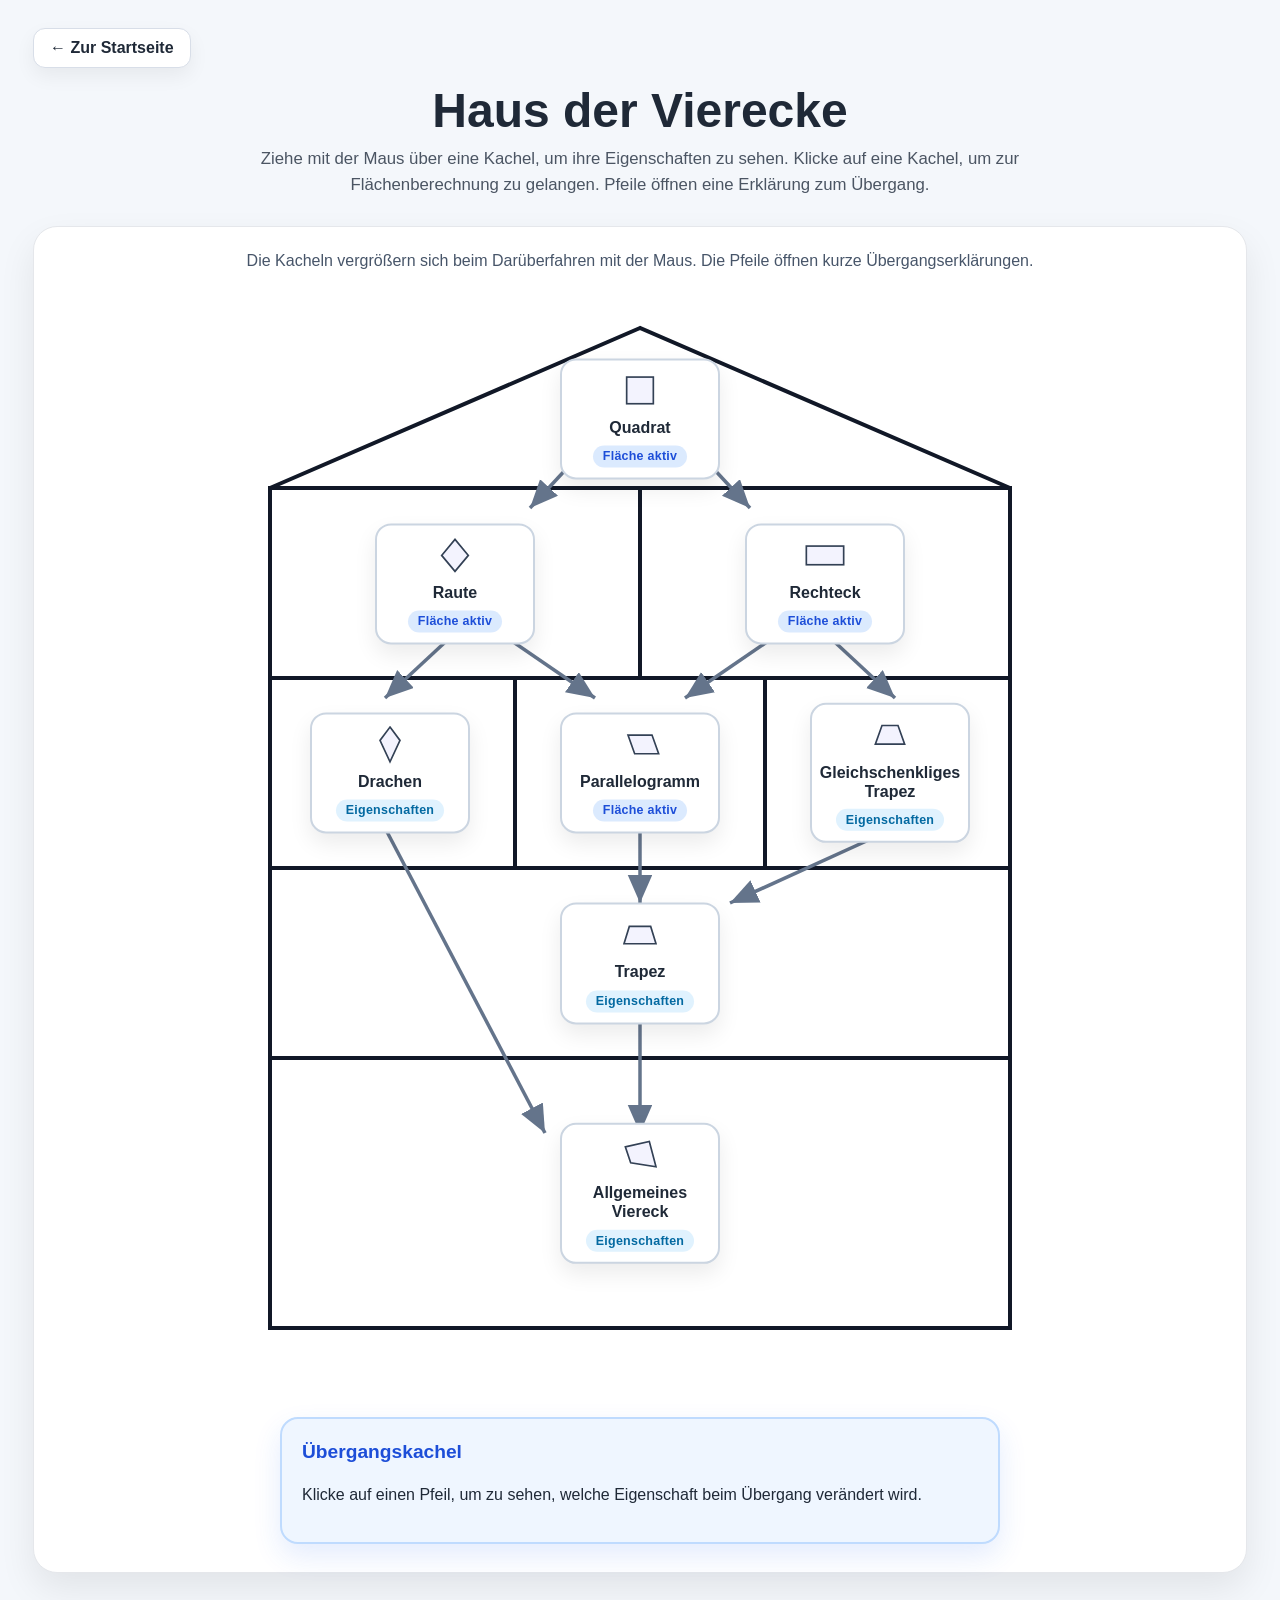
==== commit 8bb5105b: "feat: load trapezoid house activation" ====
--- a/vierecke/index.html
+++ b/vierecke/index.html
@@ -117,6 +117,6 @@
   </div>
 
   <script src="../assets/js/vierecke-house.js"></script>
-  <script src="../assets/js/drachen-house-activation.js"></script>
+  <script src="../assets/js/trapez-house-activation.js"></script>
 </body>
 </html>
